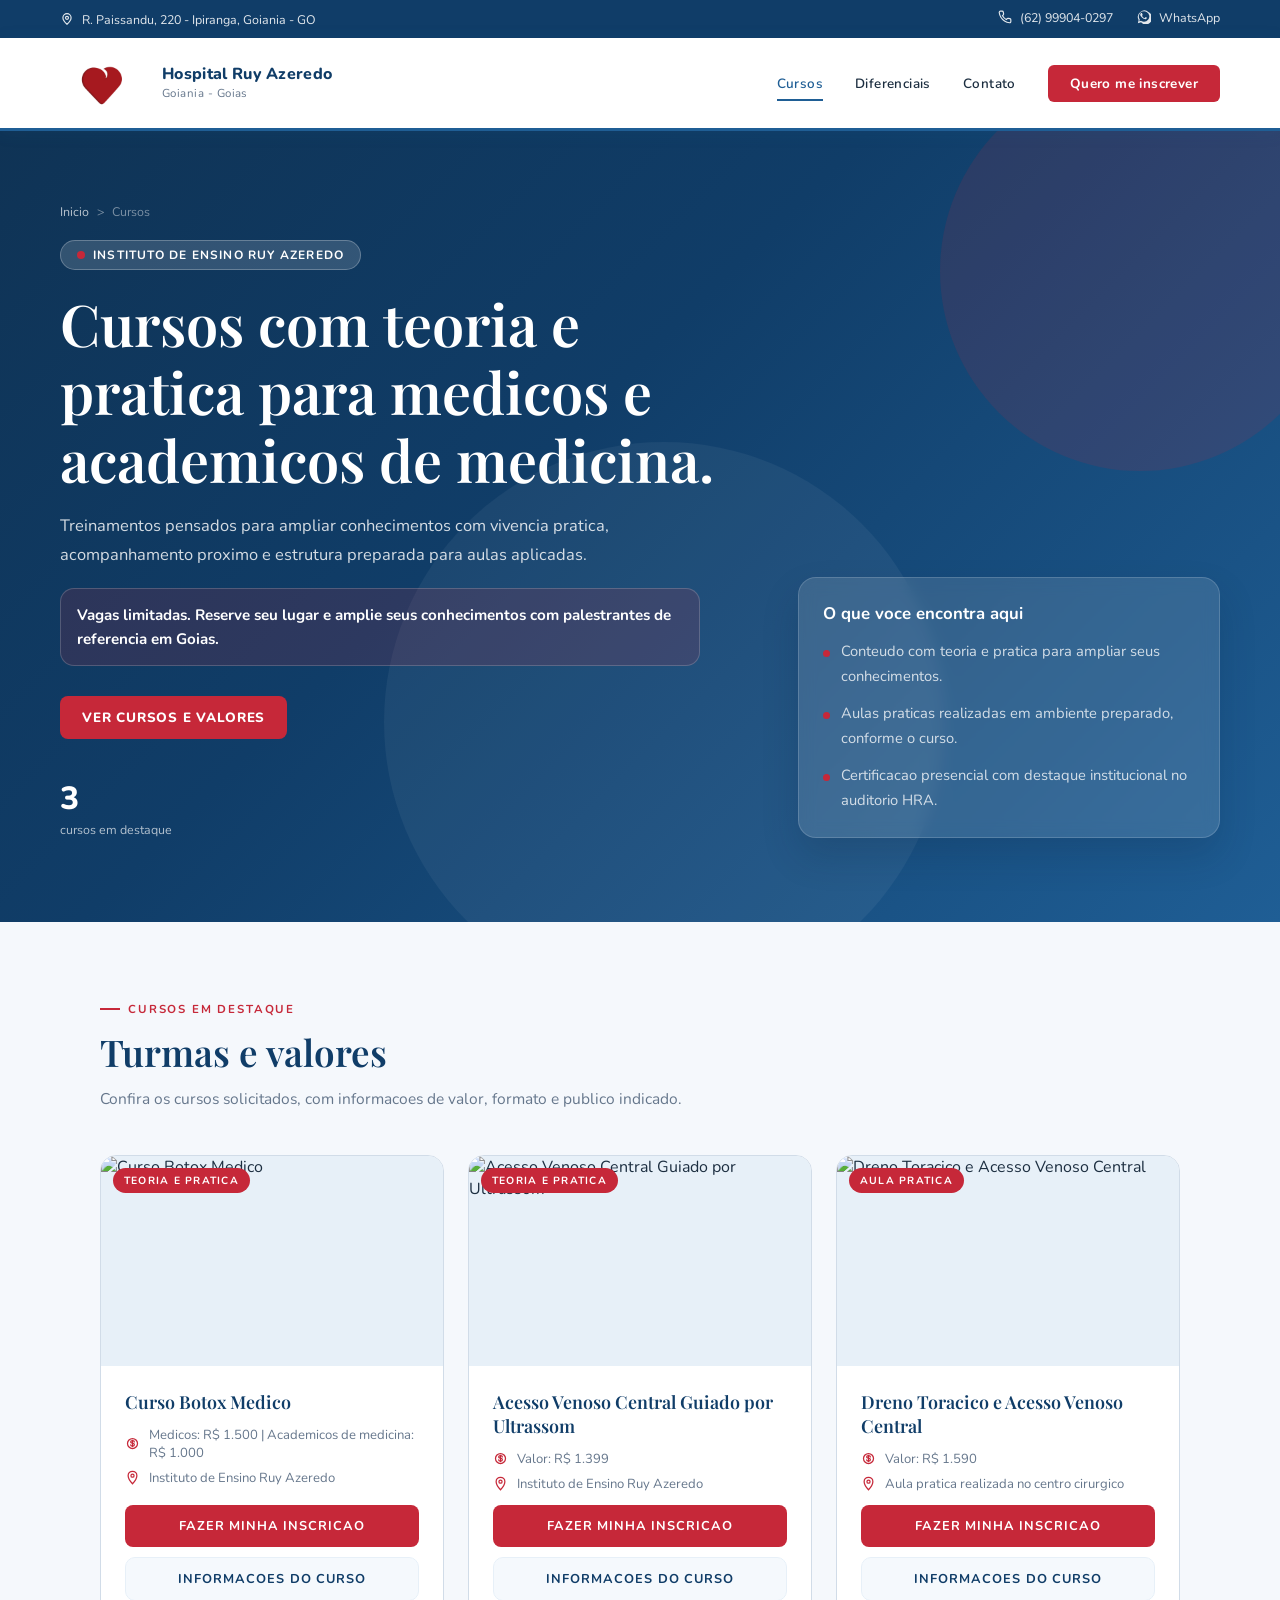
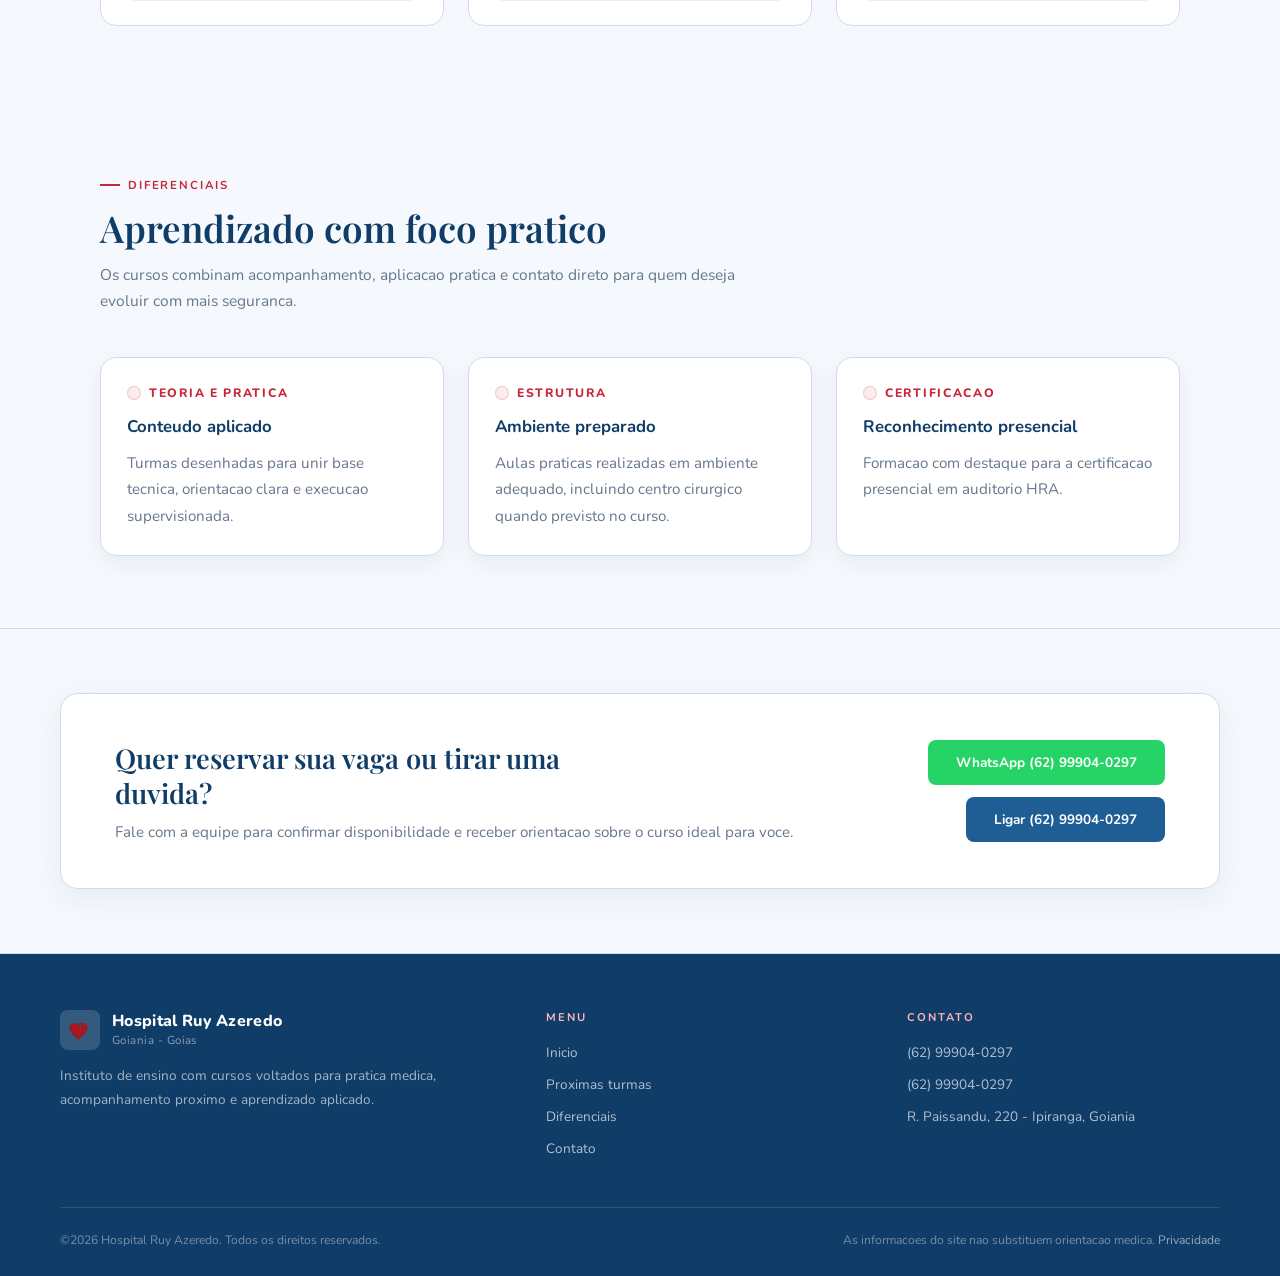
==== index.html @ 04862df1 "Add files via upload" ====
<!DOCTYPE html>
<html lang="pt-BR">
<head>
  <meta charset="UTF-8">
  <meta name="viewport" content="width=device-width, initial-scale=1.0">
  <title>Cursos | Hospital Ruy Azeredo</title>
  <link rel="icon" type="image/svg+xml" href="data:image/svg+xml,%3Csvg xmlns='http://www.w3.org/2000/svg' viewBox='0 0 24 24'%3E%3Cpath fill='%23c62839' d='M12 21s-6.7-4.4-9.2-8.3C.8 9.8 2 5.8 5.7 4.5c2.2-.8 4.5.1 6.3 2.3 1.8-2.2 4.1-3.1 6.3-2.3 3.7 1.3 4.9 5.3 2.9 8.2C18.7 16.6 12 21 12 21Z'/%3E%3C/svg%3E">
  <link href="https://fonts.googleapis.com/css2?family=Nunito:wght@300;400;600;700;800&family=Playfair+Display:wght@400;600&display=swap" rel="stylesheet">
  <link rel="stylesheet" href="styles.css">
</head>
<body id="top">
  <div class="topbar">
    <span class="topbar-item">
      <svg viewBox="0 0 24 24" fill="none" stroke="currentColor" stroke-width="2" aria-hidden="true"><path d="M12 21s7-6.2 7-11.2A7 7 0 0 0 5 9.8C5 14.8 12 21 12 21Z"></path><circle cx="12" cy="10" r="2.6"></circle></svg>
      <span id="topbar-address-text">R. Paissandu, 220 - Ipiranga, Goiania - GO</span>
    </span>
    <div>
      <a class="topbar-item" id="topbar-phone-link" href="tel:+5562999040297">
        <svg viewBox="0 0 24 24" fill="none" stroke="currentColor" stroke-width="2" aria-hidden="true"><path d="M22 16.9v3a2 2 0 0 1-2.2 2 19.8 19.8 0 0 1-8.6-3.1 19.5 19.5 0 0 1-6-6A19.8 19.8 0 0 1 2.1 4.2 2 2 0 0 1 4.1 2h3a2 2 0 0 1 2 1.7l.5 3a2 2 0 0 1-.6 1.8L7.7 9.8a16 16 0 0 0 6.5 6.5l1.3-1.3a2 2 0 0 1 1.8-.6l3 .5A2 2 0 0 1 22 16.9Z"></path></svg>
        <span id="topbar-phone-text">(62) 99904-0297</span>
      </a>
      <a class="topbar-item" id="topbar-whatsapp-link" href="https://api.whatsapp.com/send?phone=5562999040297">
        <svg viewBox="0 0 24 24" fill="currentColor" aria-hidden="true"><path d="M20 3.9A11 11 0 0 0 2.8 17.1L1.5 22.5l5.5-1.3A11 11 0 1 0 20 3.9Zm-8 16.2a9 9 0 0 1-4.6-1.3l-.3-.2-3.2.8.9-3.1-.2-.3A9 9 0 1 1 12 20.1Zm5-6.7c-.3-.2-1.8-.9-2.1-1s-.5-.2-.7.2-.8 1-1 1.1-.4.2-.7 0a7.4 7.4 0 0 1-2.2-1.3 8.4 8.4 0 0 1-1.6-2c-.2-.3 0-.5.1-.7l.5-.6c.1-.1.2-.3.3-.5a.6.6 0 0 0 0-.6c-.1-.2-.7-1.7-1-2.3-.2-.6-.5-.5-.7-.5h-.6a1.1 1.1 0 0 0-.8.4 3.3 3.3 0 0 0-1 2.4c0 1.4 1 2.7 1.2 2.9.1.2 2 3 4.8 4.1 2.8 1.1 2.8.7 3.3.7.5 0 1.8-.7 2-1.4.3-.7.3-1.3.2-1.4-.1-.2-.3-.2-.6-.4Z"></path></svg>
        <span id="topbar-whatsapp-text">WhatsApp</span>
      </a>
    </div>
  </div>

  <nav>
    <a class="nav-logo" href="#top">
      <div class="logo-icon">
        <img src="logo.png" alt="Logo do Hospital Ruy Azeredo">
      </div>
      <div class="logo-text">
        <strong>Hospital Ruy Azeredo</strong>
        <span>Goiania - Goias</span>
      </div>
    </a>
    <ul class="nav-links">
      <li><a href="#turmas" class="active">Cursos</a></li>
      <li><a href="#diferenciais">Diferenciais</a></li>
      <li><a href="#contato">Contato</a></li>
      <li><a href="#contato" class="nav-btn" id="nav-cta-link"><span id="nav-cta-text">Quero me inscrever</span></a></li>
    </ul>
  </nav>

  <header class="hero">
    <div class="hero-inner">
      <div class="breadcrumb">
        <a href="#top">Inicio</a>
        <span>&gt;</span>
        <span>Cursos</span>
      </div>
      <div class="hero-grid">
        <div>
          <div class="hero-badge">
            <span class="badge-dot"></span>
            <span id="hero-badge-text">Instituto de Ensino Ruy Azeredo</span>
          </div>
          <h1 id="hero-title">Cursos com teoria e pratica para medicos e academicos de medicina.</h1>
          <p class="hero-sub" id="hero-subtitle">Treinamentos pensados para ampliar conhecimentos com vivencia pratica, acompanhamento proximo e estrutura preparada para aulas aplicadas.</p>
          <p class="hero-alert" id="hero-alert-text">Vagas limitadas. Reserve seu lugar e amplie seus conhecimentos com palestrantes de referencia em Goias.</p>
          <div class="hero-actions">
            <a class="btn-primary" id="hero-primary-link" href="#turmas"><span id="hero-primary-text">Ver cursos e valores</span></a>
          </div>
          <div class="hero-stats" id="hero-stats">
            <div>
              <div class="stat-num">3</div>
              <div class="stat-label">cursos em destaque</div>
            </div>
          </div>
        </div>
        <aside class="hero-panel">
          <h3 id="hero-panel-title">O que voce encontra aqui</h3>
          <ul id="hero-reasons">
            <li>Conteudo com teoria e pratica para ampliar seus conhecimentos.</li>
            <li>Aulas praticas realizadas em ambiente preparado, conforme o curso.</li>
            <li>Certificacao presencial com destaque institucional no auditorio HRA.</li>
          </ul>
        </aside>
      </div>
    </div>
  </header>

  <main>
    <section class="section" id="turmas">
      <div class="section-label" id="courses-label">Cursos em destaque</div>
      <h2 class="section-title" id="courses-title">Turmas e valores</h2>
      <p class="section-sub" id="courses-subtitle">Confira os cursos solicitados, com informacoes de valor, formato e publico indicado.</p>

      <div class="courses-grid" id="courses-grid">
        <article class="card">
          <div class="card-img">
            <img src="https://encrypted-tbn0.gstatic.com/images?q=tbn:ANd9GcSVaHandJkje5urzw1aC5ku_hCu_QLWN52Hqw&amp;s" alt="Curso Botox Medico">
            <span class="card-tag">Teoria e pratica</span>
          </div>
          <div class="card-body">
            <p class="card-title">Curso Botox Medico</p>
            <div class="card-meta">
              <div class="meta-row">
                <svg class="meta-icon" fill="none" stroke="currentColor" stroke-width="2" stroke-linecap="round" stroke-linejoin="round" viewBox="0 0 24 24"><circle cx="12" cy="12" r="8"></circle><path d="M12 7v10"></path><path d="M15 9.5c0-1.1-1.3-2-3-2s-3 .9-3 2 1.1 1.7 3 2c1.9.3 3 1 3 2.5s-1.3 2-3 2-3-.9-3-2"></path></svg>
                Medicos: R$ 1.500 | Academicos de medicina: R$ 1.000
              </div>
              <div class="meta-row">
                <svg class="meta-icon" fill="none" stroke="currentColor" stroke-width="2" viewBox="0 0 24 24"><path d="M12 2C8.13 2 5 5.13 5 9c0 5.25 7 13 7 13s7-7.75 7-13c0-3.87-3.13-7-7-7z"></path><circle cx="12" cy="9" r="2.5"></circle></svg>
                Instituto de Ensino Ruy Azeredo
              </div>
            </div>
            <div class="card-actions">
              <a class="btn-inscricao" href="payment.html?curso=curso-botox-medico">Fazer minha inscricao</a>
              <a class="btn-info-curso" href="payment.html?curso=curso-botox-medico">Informacoes do curso</a>
            </div>
          </div>
        </article>
        <article class="card">
          <div class="card-img">
            <img src="https://static.wixstatic.com/media/428bd1_5d111414ddd5417db6fb870f65f85735~mv2.avif" alt="Acesso Venoso Central Guiado por Ultrassom">
            <span class="card-tag">Teoria e pratica</span>
          </div>
          <div class="card-body">
            <p class="card-title">Acesso Venoso Central Guiado por Ultrassom</p>
            <div class="card-meta">
              <div class="meta-row">
                <svg class="meta-icon" fill="none" stroke="currentColor" stroke-width="2" stroke-linecap="round" stroke-linejoin="round" viewBox="0 0 24 24"><circle cx="12" cy="12" r="8"></circle><path d="M12 7v10"></path><path d="M15 9.5c0-1.1-1.3-2-3-2s-3 .9-3 2 1.1 1.7 3 2c1.9.3 3 1 3 2.5s-1.3 2-3 2-3-.9-3-2"></path></svg>
                Valor: R$ 1.399
              </div>
              <div class="meta-row">
                <svg class="meta-icon" fill="none" stroke="currentColor" stroke-width="2" viewBox="0 0 24 24"><path d="M12 2C8.13 2 5 5.13 5 9c0 5.25 7 13 7 13s7-7.75 7-13c0-3.87-3.13-7-7-7z"></path><circle cx="12" cy="9" r="2.5"></circle></svg>
                Instituto de Ensino Ruy Azeredo
              </div>
            </div>
            <div class="card-actions">
              <a class="btn-inscricao" href="payment.html?curso=acesso-venoso-central-guiado-por-ultrassom">Fazer minha inscricao</a>
              <a class="btn-info-curso" href="payment.html?curso=acesso-venoso-central-guiado-por-ultrassom">Informacoes do curso</a>
            </div>
          </div>
        </article>
        <article class="card">
          <div class="card-img">
            <img src="https://static.wixstatic.com/media/428bd1_9a1489bc38a04292a713a0c24bb97501~mv2.jpg" alt="Dreno Toracico e Acesso Venoso Central">
            <span class="card-tag">Aula pratica</span>
          </div>
          <div class="card-body">
            <p class="card-title">Dreno Toracico e Acesso Venoso Central</p>
            <div class="card-meta">
              <div class="meta-row">
                <svg class="meta-icon" fill="none" stroke="currentColor" stroke-width="2" stroke-linecap="round" stroke-linejoin="round" viewBox="0 0 24 24"><circle cx="12" cy="12" r="8"></circle><path d="M12 7v10"></path><path d="M15 9.5c0-1.1-1.3-2-3-2s-3 .9-3 2 1.1 1.7 3 2c1.9.3 3 1 3 2.5s-1.3 2-3 2-3-.9-3-2"></path></svg>
                Valor: R$ 1.590
              </div>
              <div class="meta-row">
                <svg class="meta-icon" fill="none" stroke="currentColor" stroke-width="2" viewBox="0 0 24 24"><path d="M12 2C8.13 2 5 5.13 5 9c0 5.25 7 13 7 13s7-7.75 7-13c0-3.87-3.13-7-7-7z"></path><circle cx="12" cy="9" r="2.5"></circle></svg>
                Aula pratica realizada no centro cirurgico
              </div>
            </div>
            <div class="card-actions">
              <a class="btn-inscricao" href="payment.html?curso=dreno-toracico-e-acesso-venoso-central">Fazer minha inscricao</a>
              <a class="btn-info-curso" href="payment.html?curso=dreno-toracico-e-acesso-venoso-central">Informacoes do curso</a>
            </div>
          </div>
        </article>
      </div>
    </section>

    <section class="section" id="diferenciais">
      <div class="section-label" id="differentials-label">Diferenciais</div>
      <h2 class="section-title" id="differentials-title">Aprendizado com foco pratico</h2>
      <p class="section-sub" id="differentials-subtitle">Os cursos combinam acompanhamento, aplicacao pratica e contato direto para quem deseja evoluir com mais seguranca.</p>
      <div class="info-grid" id="differentials-grid">
        <article class="info-card">
          <div class="eyebrow">Teoria e pratica</div>
          <h3>Conteudo aplicado</h3>
          <p>Turmas desenhadas para unir base tecnica, orientacao clara e execucao supervisionada.</p>
        </article>
        <article class="info-card">
          <div class="eyebrow">Estrutura</div>
          <h3>Ambiente preparado</h3>
          <p>Aulas praticas realizadas em ambiente adequado, incluindo centro cirurgico quando previsto no curso.</p>
        </article>
        <article class="info-card">
          <div class="eyebrow">Certificacao</div>
          <h3>Reconhecimento presencial</h3>
          <p>Formacao com destaque para a certificacao presencial em auditorio HRA.</p>
        </article>
      </div>
    </section>
  </main>

  <section class="cta-section" id="contato">
    <div class="cta-inner">
      <div class="cta-text">
        <h3 id="cta-title">Quer reservar sua vaga ou tirar uma duvida?</h3>
        <p id="cta-text">Fale com a equipe para confirmar disponibilidade e receber orientacao sobre o curso ideal para voce.</p>
      </div>
      <div class="cta-actions">
        <a class="btn-whatsapp" id="cta-whatsapp-link" href="https://api.whatsapp.com/send?phone=5562999040297"><span id="cta-whatsapp-text">WhatsApp (62) 99904-0297</span></a>
        <a class="btn-phone" id="cta-phone-link" href="tel:+5562999040297"><span id="cta-phone-text">Ligar (62) 99904-0297</span></a>
      </div>
    </div>
  </section>

  <footer>
    <div class="footer-grid">
      <div class="footer-brand">
        <div class="nav-logo">
          <div class="logo-icon" style="width:40px;height:40px;background:rgba(255,255,255,0.15);border-radius:8px;overflow:hidden;display:flex;align-items:center;justify-content:center;">
            <img src="logo.png" alt="Logo do Hospital Ruy Azeredo" style="width:100%;height:100%;object-fit:cover;display:block;">
          </div>
          <div class="logo-text">
            <strong>Hospital Ruy Azeredo</strong>
            <span>Goiania - Goias</span>
          </div>
        </div>
        <p id="footer-description">Instituto de ensino com cursos voltados para pratica medica, acompanhamento proximo e aprendizado aplicado.</p>
      </div>
      <div class="footer-col">
        <h4>Menu</h4>
        <ul>
          <li><a href="#top">Inicio</a></li>
          <li><a href="#turmas">Proximas turmas</a></li>
          <li><a href="#diferenciais">Diferenciais</a></li>
          <li><a href="#contato">Contato</a></li>
        </ul>
      </div>
      <div class="footer-col">
        <h4>Contato</h4>
        <ul>
          <li><a id="footer-phone-link" href="tel:+5562999040297"><span id="footer-phone-text">(62) 99904-0297</span></a></li>
          <li><a id="footer-whatsapp-link" href="https://api.whatsapp.com/send?phone=5562999040297"><span id="footer-whatsapp-text">(62) 99904-0297</span></a></li>
          <li><a href="#"><span id="footer-address-text">R. Paissandu, 220 - Ipiranga, Goiania</span></a></li>
        </ul>
      </div>
    </div>
    <div class="footer-bottom">
      <span>&copy;2026 Hospital Ruy Azeredo. Todos os direitos reservados.</span>
      <span>As informacoes do site nao substituem orientacao medica. <a href="#">Privacidade</a></span>
    </div>
  </footer>
</body>
</html>
---- styles.css ----
*, *::before, *::after { box-sizing: border-box; margin: 0; padding: 0; }

:root {
  --blue: #1f5e95;
  --blue-dark: #103d68;
  --blue-light: #e7f0f8;
  --red: #c62839;
  --red-dark: #9f1f2d;
  --red-light: #fdecef;
  --white: #ffffff;
  --off-white: #f5f8fc;
  --gray: #66778c;
  --gray-light: #dde5ee;
  --text: #1c2e40;
  --border: #d1dce8;
  --shadow: 0 18px 44px rgba(16, 61, 104, 0.12);
}

html { scroll-behavior: smooth; }

body {
  font-family: 'Nunito', sans-serif;
  background: var(--off-white);
  color: var(--text);
  overflow-x: hidden;
}

body.payment-body {
  background:
    radial-gradient(circle at top right, rgba(198, 40, 57, 0.1), transparent 22%),
    radial-gradient(circle at top left, rgba(16, 61, 104, 0.14), transparent 28%),
    linear-gradient(180deg, #f8f3ec 0%, #f4f7fb 28%, #eef4fa 100%);
}

a { color: inherit; }

.topbar {
  background: var(--blue-dark);
  padding: 8px 60px;
  display: flex;
  align-items: center;
  justify-content: space-between;
}

.topbar span,
.topbar a {
  font-size: 0.78rem;
  color: rgba(255, 255, 255, 0.88);
  text-decoration: none;
}

.topbar-item {
  display: inline-flex;
  align-items: center;
  gap: 8px;
}

.topbar svg {
  width: 14px;
  height: 14px;
  flex-shrink: 0;
}

.topbar a { margin-left: 20px; }
.topbar a:hover { color: #fff; }

nav {
  position: sticky;
  top: 0;
  z-index: 100;
  background: var(--white);
  border-bottom: 3px solid var(--blue);
  display: flex;
  align-items: center;
  justify-content: space-between;
  padding: 0 60px;
  min-height: 86px;
  box-shadow: 0 2px 16px rgba(26, 95, 150, 0.1);
}

.nav-logo {
  display: flex;
  align-items: center;
  gap: 12px;
  text-decoration: none;
}

nav .logo-icon {
  width: 90px;
  height: 90px;
  border-radius: 8px;
  overflow: hidden;
  flex-shrink: 0;
}

nav .logo-icon img {
  width: 100%;
  height: 100%;
  object-fit: cover;
  display: block;
}

.logo-text { line-height: 1.15; }

.logo-text strong {
  display: block;
  font-size: 1rem;
  font-weight: 800;
  color: var(--blue-dark);
  letter-spacing: 0.02em;
}

.logo-text span {
  font-size: 0.72rem;
  color: var(--gray);
  font-weight: 400;
  letter-spacing: 0.04em;
}

.nav-links {
  display: flex;
  gap: 32px;
  list-style: none;
  align-items: center;
}

.nav-links a {
  font-size: 0.84rem;
  font-weight: 600;
  letter-spacing: 0.03em;
  color: var(--text);
  text-decoration: none;
  padding: 6px 0;
  border-bottom: 2px solid transparent;
  transition: color 0.2s, border-color 0.2s;
}

.nav-links a:hover,
.nav-links a.active {
  color: var(--blue);
  border-bottom-color: var(--blue);
}

.nav-btn {
  background: var(--red);
  color: white !important;
  border: none !important;
  padding: 9px 22px !important;
  border-radius: 6px !important;
  font-weight: 700 !important;
  transition: background 0.2s, transform 0.2s !important;
}

.nav-btn:hover {
  background: var(--red-dark) !important;
  transform: translateY(-1px);
}

.hero {
  background: linear-gradient(135deg, #0f3355 0%, var(--blue-dark) 42%, var(--blue) 100%);
  padding: 72px 60px 84px;
  position: relative;
  overflow: hidden;
}

.payment-hero {
  background:
    radial-gradient(circle at 85% 18%, rgba(255, 255, 255, 0.16), transparent 0, transparent 22%),
    linear-gradient(135deg, #241a1b 0%, #5b2330 34%, #0f3355 100%);
  padding: 76px 60px 92px;
}

.payment-hero::before {
  width: 520px;
  height: 520px;
  top: -120px;
  right: -120px;
  background: rgba(241, 194, 125, 0.12);
}

.payment-hero::after {
  left: auto;
  right: 18%;
  bottom: -160px;
  width: 640px;
  height: 640px;
  background: rgba(255, 255, 255, 0.04);
}

.hero::before {
  content: '';
  position: absolute;
  top: -60px;
  right: -60px;
  width: 400px;
  height: 400px;
  border-radius: 50%;
  background: rgba(198, 40, 57, 0.14);
}

.hero::after {
  content: '';
  position: absolute;
  bottom: -80px;
  left: 30%;
  width: 560px;
  height: 560px;
  border-radius: 50%;
  background: rgba(255, 255, 255, 0.05);
}

.hero-inner {
  max-width: 1200px;
  margin: 0 auto;
  position: relative;
  z-index: 2;
}

.payment-hero-inner {
  max-width: 1260px;
}

.hero-grid {
  display: grid;
  grid-template-columns: minmax(0, 1.25fr) minmax(290px, 0.75fr);
  gap: 34px;
  align-items: end;
}

.payment-hero-grid {
  display: grid;
  grid-template-columns: minmax(0, 1.2fr) minmax(340px, 0.8fr);
  gap: 28px;
  align-items: stretch;
}

.payment-hero-copy {
  padding: 12px 0 0;
}

.breadcrumb {
  display: flex;
  align-items: center;
  gap: 8px;
  font-size: 0.78rem;
  color: rgba(255, 255, 255, 0.65);
  margin-bottom: 20px;
}

.breadcrumb a {
  color: rgba(255, 255, 255, 0.7);
  text-decoration: none;
}

.breadcrumb a:hover { color: white; }
.breadcrumb span { color: rgba(255, 255, 255, 0.45); }

.hero-badge {
  display: inline-flex;
  align-items: center;
  gap: 8px;
  background: rgba(255, 255, 255, 0.15);
  border: 1px solid rgba(255, 255, 255, 0.25);
  border-radius: 999px;
  padding: 6px 16px;
  font-size: 0.75rem;
  font-weight: 700;
  color: white;
  letter-spacing: 0.1em;
  text-transform: uppercase;
  margin-bottom: 20px;
}

.badge-dot {
  width: 8px;
  height: 8px;
  border-radius: 50%;
  background: var(--red);
}

.hero h1 {
  font-family: 'Playfair Display', serif;
  font-size: clamp(2.2rem, 4.5vw, 3.6rem);
  font-weight: 600;
  line-height: 1.18;
  color: white;
  max-width: 700px;
  margin-bottom: 18px;
}

.hero-sub {
  font-size: 1.03rem;
  line-height: 1.75;
  color: rgba(255, 255, 255, 0.82);
  max-width: 620px;
}

.hero-alert {
  margin-top: 18px;
  max-width: 640px;
  padding: 14px 16px;
  border-radius: 14px;
  background: rgba(198, 40, 57, 0.16);
  border: 1px solid rgba(255, 255, 255, 0.18);
  color: white;
  font-size: 0.95rem;
  font-weight: 700;
  line-height: 1.6;
}

.hero-actions {
  display: flex;
  gap: 14px;
  flex-wrap: wrap;
  margin-top: 30px;
}

.btn-primary,
.btn-secondary {
  display: inline-flex;
  align-items: center;
  justify-content: center;
  padding: 12px 22px;
  border-radius: 8px;
  font-size: 0.84rem;
  font-weight: 800;
  letter-spacing: 0.06em;
  text-transform: uppercase;
  text-decoration: none;
  transition: transform 0.2s, background 0.2s, border-color 0.2s;
}

.btn-primary {
  background: var(--red);
  color: white;
}

.btn-primary:hover {
  background: var(--red-dark);
  transform: translateY(-1px);
}

.btn-secondary {
  background: rgba(255, 255, 255, 0.08);
  color: white;
  border: 1px solid rgba(255, 255, 255, 0.25);
}

.btn-secondary:hover {
  background: rgba(255, 255, 255, 0.16);
  transform: translateY(-1px);
}

.hero-panel {
  background: rgba(255, 255, 255, 0.12);
  border: 1px solid rgba(255, 255, 255, 0.16);
  border-radius: 18px;
  padding: 24px;
  backdrop-filter: blur(8px);
  box-shadow: 0 18px 36px rgba(10, 36, 61, 0.18);
}

.payment-summary-card {
  border-radius: 26px;
  padding: 26px;
  background:
    linear-gradient(180deg, rgba(255, 255, 255, 0.12) 0%, rgba(255, 255, 255, 0.06) 100%);
  border: 1px solid rgba(255, 255, 255, 0.16);
  box-shadow: 0 22px 46px rgba(17, 27, 43, 0.22);
  backdrop-filter: blur(10px);
  display: grid;
  gap: 20px;
}

.hero-panel h3 {
  color: white;
  font-size: 1.05rem;
  margin-bottom: 14px;
}

.hero-panel p,
.hero-panel li {
  color: rgba(255, 255, 255, 0.78);
  font-size: 0.92rem;
  line-height: 1.7;
}

.hero-panel ul {
  list-style: none;
  display: grid;
  gap: 12px;
}

.hero-panel li {
  padding-left: 18px;
  position: relative;
}

.hero-panel li::before {
  content: '';
  position: absolute;
  left: 0;
  top: 11px;
  width: 7px;
  height: 7px;
  border-radius: 50%;
  background: var(--red);
}

.hero-stats {
  display: flex;
  gap: 40px;
  margin-top: 44px;
  flex-wrap: wrap;
}

.stat-num {
  font-size: 2rem;
  font-weight: 800;
  color: white;
  line-height: 1;
}

.stat-label {
  font-size: 0.78rem;
  color: rgba(255, 255, 255, 0.68);
  margin-top: 6px;
}

.section {
  max-width: 1200px;
  margin: 0 auto;
  padding: 72px 60px;
}

.section-label {
  display: inline-flex;
  align-items: center;
  gap: 8px;
  font-size: 0.72rem;
  font-weight: 700;
  letter-spacing: 0.16em;
  text-transform: uppercase;
  color: var(--red);
  margin-bottom: 10px;
}

.section-label::before {
  content: '';
  display: block;
  width: 20px;
  height: 2px;
  background: var(--red);
}

.section-title {
  font-family: 'Playfair Display', serif;
  font-size: clamp(1.8rem, 3vw, 2.3rem);
  font-weight: 600;
  color: var(--blue-dark);
  margin-bottom: 10px;
}

.section-sub {
  font-size: 0.97rem;
  color: var(--gray);
  max-width: 640px;
  line-height: 1.7;
  margin-bottom: 42px;
}

.info-grid,
.feature-grid,
.benefits-grid,
.process-grid,
.jobs-grid,
.stats-grid {
  display: grid;
  gap: 24px;
}

.info-grid,
.feature-grid,
.benefits-grid,
.jobs-grid,
.stats-grid {
  grid-template-columns: repeat(3, minmax(0, 1fr));
}

.process-grid { grid-template-columns: repeat(4, minmax(0, 1fr)); }

.info-card,
.feature-card,
.benefit-card,
.process-step,
.job-card,
.stat-card,
.contact-card {
  background: white;
  border: 1.5px solid var(--border);
  border-radius: 16px;
  padding: 26px;
  box-shadow: 0 8px 24px rgba(16, 61, 104, 0.06);
}

.info-card h3,
.feature-card h3,
.benefit-card h3,
.job-card h3,
.contact-card h3 {
  color: var(--blue-dark);
  font-size: 1.05rem;
  margin-bottom: 12px;
}

.info-card p,
.feature-card p,
.benefit-card p,
.job-card p,
.contact-card p,
.stat-card p,
.split-content p {
  color: var(--gray);
  line-height: 1.75;
  font-size: 0.95rem;
}

.eyebrow {
  display: inline-flex;
  align-items: center;
  gap: 8px;
  color: var(--red);
  font-size: 0.76rem;
  font-weight: 800;
  letter-spacing: 0.14em;
  text-transform: uppercase;
  margin-bottom: 14px;
}

.eyebrow::before {
  content: '';
  width: 14px;
  height: 14px;
  border-radius: 50%;
  background: var(--red-light);
  border: 1px solid rgba(198, 40, 57, 0.2);
}

.split-section {
  display: grid;
  grid-template-columns: minmax(0, 1.05fr) minmax(280px, 0.95fr);
  gap: 28px;
  align-items: stretch;
}

.split-content,
.split-panel {
  background: white;
  border: 1.5px solid var(--border);
  border-radius: 18px;
  padding: 34px;
  box-shadow: 0 10px 28px rgba(16, 61, 104, 0.06);
}

.split-panel {
  background: linear-gradient(180deg, #f9fbfe 0%, #eff5fa 100%);
}

.split-panel h3 {
  color: var(--blue-dark);
  margin-bottom: 18px;
}

.list-check {
  list-style: none;
  display: grid;
  gap: 14px;
}

.list-check li {
  color: var(--text);
  line-height: 1.6;
  padding-left: 26px;
  position: relative;
}

.list-check li::before {
  content: '';
  position: absolute;
  left: 0;
  top: 9px;
  width: 10px;
  height: 10px;
  border-radius: 50%;
  background: var(--red);
  box-shadow: 0 0 0 6px var(--red-light);
}

.stats-grid .stat-card { text-align: left; }

.stat-card strong {
  display: block;
  color: var(--blue-dark);
  font-size: 1.8rem;
  margin-bottom: 8px;
}

.process-step {
  position: relative;
  padding-top: 60px;
}

.process-step::before {
  content: attr(data-step);
  position: absolute;
  top: 22px;
  left: 24px;
  width: 28px;
  height: 28px;
  border-radius: 50%;
  background: var(--red-light);
  color: var(--red);
  display: flex;
  align-items: center;
  justify-content: center;
  font-size: 0.78rem;
  font-weight: 800;
}

.process-step h3 {
  color: var(--blue-dark);
  font-size: 1rem;
  margin-bottom: 10px;
}

.pill-list {
  display: flex;
  flex-wrap: wrap;
  gap: 10px;
}

.pill {
  background: var(--blue-light);
  color: var(--blue-dark);
  padding: 8px 14px;
  border-radius: 999px;
  font-size: 0.82rem;
  font-weight: 700;
}

.courses-grid {
  display: grid;
  grid-template-columns: repeat(auto-fit, minmax(260px, 1fr));
  gap: 24px;
}

.card {
  background: white;
  border: 1.5px solid var(--border);
  border-radius: 16px;
  overflow: hidden;
  display: flex;
  flex-direction: column;
  transition: transform 0.25s ease, box-shadow 0.25s ease, border-color 0.25s ease;
  min-height: 100%;
}

.card:hover {
  transform: translateY(-5px);
  box-shadow: var(--shadow);
  border-color: var(--blue);
}

.card.is-selected {
  transform: translateY(-5px);
  border-color: var(--red);
  box-shadow: 0 16px 40px rgba(198, 40, 57, 0.2);
}

.payment-body .card.is-selected {
  border-color: #8f4708;
  box-shadow: 0 18px 42px rgba(143, 71, 8, 0.24);
}

.card-img {
  position: relative;
  width: 100%;
  height: 210px;
  overflow: hidden;
  background: var(--blue-light);
}

.card-img img {
  width: 100%;
  height: 100%;
  object-fit: cover;
  transition: transform 0.45s ease;
}

.card:hover .card-img img { transform: scale(1.05); }

.card-tag {
  position: absolute;
  top: 12px;
  left: 12px;
  background: var(--red);
  color: white;
  font-size: 0.65rem;
  font-weight: 700;
  letter-spacing: 0.12em;
  text-transform: uppercase;
  padding: 5px 11px;
  border-radius: 999px;
}

.card-body {
  padding: 24px;
  flex: 1;
  display: flex;
  flex-direction: column;
  gap: 12px;
}

.card-actions {
  display: grid;
  gap: 10px;
  margin-top: auto;
}

.card-title {
  font-family: 'Playfair Display', serif;
  font-size: 1.12rem;
  font-weight: 600;
  color: var(--blue-dark);
  line-height: 1.35;
}

.card-meta {
  display: flex;
  flex-direction: column;
  gap: 7px;
}

.meta-row {
  display: flex;
  align-items: center;
  gap: 9px;
  font-size: 0.82rem;
  color: var(--gray);
}

.meta-icon {
  width: 15px;
  height: 15px;
  flex-shrink: 0;
  color: var(--red);
}

.btn-inscricao {
  display: block;
  margin-top: auto;
  padding: 12px 0;
  background: var(--red);
  color: white;
  font-size: 0.8rem;
  font-weight: 700;
  letter-spacing: 0.08em;
  text-transform: uppercase;
  text-decoration: none;
  border-radius: 8px;
  text-align: center;
  transition: background 0.2s, transform 0.2s;
}

.btn-inscricao:hover {
  background: var(--red-dark);
  transform: translateY(-1px);
}

.btn-info-curso {
  display: block;
  padding: 12px 0;
  border-radius: 10px;
  border: 1.5px solid var(--blue-light);
  background: #f5f9fd;
  color: var(--blue-dark);
  font-size: 0.8rem;
  font-weight: 700;
  letter-spacing: 0.08em;
  text-transform: uppercase;
  text-align: center;
  text-decoration: none;
  transition: transform 0.2s, background 0.2s, border-color 0.2s;
}

.btn-info-curso:hover {
  background: white;
  border-color: var(--blue);
  transform: translateY(-1px);
}

.payment-section {
  padding-top: 14px;
}

.payment-card {
  background: linear-gradient(180deg, #ffffff 0%, #f8fbfe 100%);
}

.payment-main {
  position: relative;
  z-index: 2;
}

.payment-course-section {
  margin-top: -42px;
  padding-top: 0;
}

.payment-course-section .courses-grid {
  grid-template-columns: repeat(auto-fit, minmax(290px, 1fr));
}

.payment-course-section .card {
  border-radius: 22px;
  overflow: hidden;
}

.payment-course-section .card-img {
  height: 236px;
}

.payment-panel-shell {
  display: grid;
  grid-template-columns: minmax(0, 1.15fr) minmax(290px, 0.85fr);
  gap: 24px;
  align-items: stretch;
}

.payment-panel-main {
  padding: 34px;
  border-radius: 28px;
  background: linear-gradient(180deg, rgba(255, 255, 255, 0.98) 0%, rgba(245, 250, 255, 0.98) 100%);
  border: 1px solid rgba(16, 61, 104, 0.08);
  box-shadow: 0 18px 40px rgba(16, 61, 104, 0.08);
}

.payment-methods-grid {
  display: grid;
  grid-template-columns: repeat(3, minmax(0, 1fr));
  gap: 18px;
}

.payment-methods-grid .payment-card {
  min-height: 100%;
  border-radius: 22px;
  border: 1px solid rgba(16, 61, 104, 0.08);
  background: linear-gradient(180deg, #ffffff 0%, #f9fcff 100%);
  position: relative;
  overflow: hidden;
}

.payment-methods-grid .payment-card::before {
  content: '';
  position: absolute;
  inset: 0 auto 0 0;
  width: 6px;
  background: linear-gradient(180deg, #c62839 0%, #1f5e95 100%);
}

.payment-methods-grid .payment-card h3 {
  font-size: 1.08rem;
}

.payment-methods-grid .payment-card p {
  font-size: 0.92rem;
}

.payment-spotlight {
  border-radius: 28px;
  padding: 30px;
  background:
    radial-gradient(circle at top right, rgba(255, 255, 255, 0.12), transparent 28%),
    linear-gradient(160deg, #9f1f2d 0%, #103d68 68%, #0f2742 100%);
  color: white;
  box-shadow: 0 22px 44px rgba(16, 61, 104, 0.2);
  display: grid;
  align-content: start;
  gap: 14px;
}

.payment-spotlight h3 {
  font-family: 'Playfair Display', serif;
  font-size: 1.8rem;
  line-height: 1.15;
}

.payment-spotlight p {
  color: rgba(255, 255, 255, 0.82);
  line-height: 1.75;
}

.payment-spotlight-note {
  margin-top: 8px;
  padding: 18px;
  border-radius: 18px;
  background: rgba(255, 255, 255, 0.08);
  border: 1px solid rgba(255, 255, 255, 0.14);
}

.payment-spotlight-note strong {
  display: block;
  font-size: 0.84rem;
  letter-spacing: 0.08em;
  text-transform: uppercase;
  margin-bottom: 6px;
}

.payment-highlight {
  margin-top: 26px;
  display: flex;
  align-items: center;
  gap: 18px;
  padding: 22px 24px;
  border-radius: 18px;
  background: linear-gradient(135deg, #103d68 0%, #1f5e95 100%);
  box-shadow: 0 16px 34px rgba(16, 61, 104, 0.18);
}

.payment-highlight-badge {
  flex-shrink: 0;
  display: inline-flex;
  align-items: center;
  justify-content: center;
  min-width: 118px;
  padding: 10px 14px;
  border-radius: 999px;
  background: rgba(255, 255, 255, 0.14);
  color: white;
  font-size: 0.78rem;
  font-weight: 800;
  letter-spacing: 0.12em;
  text-transform: uppercase;
}

.payment-highlight h3 {
  color: white;
  font-size: 1.18rem;
  margin-bottom: 8px;
}

.payment-highlight p {
  color: rgba(255, 255, 255, 0.82);
  line-height: 1.7;
}

.selected-course-chip {
  display: inline-flex;
  align-items: center;
  gap: 8px;
  padding: 6px 12px;
  border-radius: 999px;
  background: rgba(198, 40, 57, 0.15);
  color: white;
  font-size: 0.76rem;
  font-weight: 800;
  letter-spacing: 0.08em;
  text-transform: uppercase;
  margin-bottom: 12px;
}

.selected-course-chip::before {
  content: '';
  width: 8px;
  height: 8px;
  border-radius: 50%;
  background: white;
}

.payment-page-panel-copy {
  display: grid;
  gap: 10px;
}

.payment-page-panel-copy strong {
  color: white;
  font-size: 1.15rem;
}

.payment-page-panel-copy p {
  color: rgba(255, 255, 255, 0.8);
  line-height: 1.7;
}

.payment-summary-steps {
  display: grid;
  gap: 14px;
}

.payment-summary-arrow {
  display: flex;
  align-items: center;
  justify-content: center;
  margin-top: 2px;
  padding-top: 6px;
  text-decoration: none;
}

.payment-summary-arrow span {
  display: inline-flex;
  align-items: center;
  justify-content: center;
  width: 72px;
  height: 72px;
  border-radius: 999px;
  color: white;
  font-size: 3rem;
  font-weight: 800;
  line-height: 1;
  background: rgba(255, 255, 255, 0.08);
  border: 1px solid rgba(255, 255, 255, 0.18);
  box-shadow: 0 12px 28px rgba(10, 16, 26, 0.18);
  transition: transform 0.2s, background 0.2s;
}

.payment-summary-arrow:hover span {
  transform: translateY(3px);
  background: rgba(255, 255, 255, 0.14);
}

.payment-step {
  display: grid;
  grid-template-columns: 34px minmax(0, 1fr);
  gap: 12px;
  align-items: start;
  padding: 14px 0 0;
  border-top: 1px solid rgba(255, 255, 255, 0.12);
}

.payment-step span {
  width: 34px;
  height: 34px;
  display: inline-flex;
  align-items: center;
  justify-content: center;
  border-radius: 12px;
  background: rgba(255, 255, 255, 0.12);
  color: white;
  font-weight: 800;
  grid-row: 1 / span 2;
}

.payment-step strong {
  grid-column: 2;
  display: block;
  color: white;
  margin-bottom: 4px;
}

.payment-step p {
  grid-column: 2;
  color: rgba(255, 255, 255, 0.72);
  font-size: 0.9rem;
  line-height: 1.6;
}

.payment-cta-section {
  background: transparent;
  border: none;
  padding-top: 24px;
}

.payment-cta-inner {
  border-radius: 26px;
  background: linear-gradient(180deg, #ffffff 0%, #f8fbff 100%);
}

.payment-form-section {
  padding-top: 10px;
}

.payment-form-shell {
  display: grid;
  grid-template-columns: minmax(280px, 0.42fr) minmax(0, 0.98fr);
  gap: 28px;
  align-items: start;
}

.payment-form-intro {
  position: sticky;
  top: 112px;
}

.payment-form-intro .section-sub {
  margin-bottom: 24px;
}

.payment-form-course-pill {
  display: grid;
  gap: 10px;
  padding: 24px;
  border-radius: 24px;
  background:
    radial-gradient(circle at top right, rgba(255, 255, 255, 0.12), transparent 28%),
    linear-gradient(155deg, rgba(95, 35, 48, 0.96) 0%, rgba(15, 51, 85, 0.96) 100%);
  color: white;
  box-shadow: 0 22px 42px rgba(17, 27, 43, 0.18);
  border: 1px solid rgba(255, 255, 255, 0.08);
}

.payment-form-course-pill span {
  font-size: 0.76rem;
  font-weight: 800;
  letter-spacing: 0.14em;
  text-transform: uppercase;
  color: rgba(255, 255, 255, 0.72);
}

.payment-form-course-pill strong {
  font-size: 1.08rem;
  line-height: 1.55;
}

.payment-form-card {
  position: relative;
  overflow: hidden;
  background: linear-gradient(180deg, rgba(255, 255, 255, 0.98) 0%, rgba(246, 250, 255, 0.98) 100%);
  border: 1px solid rgba(16, 61, 104, 0.1);
  border-radius: 30px;
  padding: 36px;
  box-shadow: 0 24px 52px rgba(16, 61, 104, 0.08);
}

.payment-form-card::before {
  content: '';
  position: absolute;
  inset: 0 0 auto;
  height: 6px;
  background: linear-gradient(90deg, var(--red) 0%, var(--blue) 100%);
}

.enrollment-form {
  display: grid;
  gap: 18px;
}

.form-group {
  display: grid;
  gap: 10px;
}

.form-group label,
.form-group legend {
  font-size: 0.78rem;
  font-weight: 800;
  color: var(--blue-dark);
  letter-spacing: 0.08em;
  text-transform: uppercase;
}

.form-group fieldset,
.form-group legend,
fieldset.form-group {
  border: 0;
}

fieldset.form-group {
  padding: 0;
  margin: 0;
  min-inline-size: 0;
}

.enrollment-form input,
.enrollment-form select {
  width: 100%;
  min-height: 56px;
  border: 1.5px solid rgba(16, 61, 104, 0.12);
  border-radius: 16px;
  background: linear-gradient(180deg, #ffffff 0%, #f9fbfe 100%);
  color: var(--text);
  font: inherit;
  padding: 0 18px;
  transition: border-color 0.2s, box-shadow 0.2s, background 0.2s;
}

.enrollment-form input::placeholder {
  color: #7f8c9b;
}

.enrollment-form input:focus,
.enrollment-form select:focus {
  outline: none;
  border-color: var(--blue);
  background: white;
  box-shadow: 0 0 0 4px rgba(31, 94, 149, 0.12);
}

.form-row {
  display: grid;
  gap: 16px;
}

.birth-row {
  grid-template-columns: 130px minmax(0, 1fr) 130px;
}

.phone-field {
  display: grid;
  grid-template-columns: 108px minmax(0, 1fr);
  gap: 10px;
}

.file-upload {
  width: fit-content;
  display: inline-flex;
  align-items: center;
  gap: 10px;
  min-height: 48px;
  padding: 0 18px;
  background: linear-gradient(135deg, var(--blue-dark) 0%, var(--blue) 100%);
  color: white;
  border-radius: 14px;
  box-shadow: 0 10px 24px rgba(16, 61, 104, 0.16);
  cursor: pointer;
  font-size: 0.86rem;
  font-weight: 700;
  transition: background 0.2s, transform 0.2s;
}

.file-upload span {
  color: white;
}

.file-upload:hover {
  background: linear-gradient(135deg, #0d3254 0%, #174c7a 100%);
  transform: translateY(-1px);
}

.file-upload span:first-child {
  font-size: 1.2rem;
  line-height: 1;
}

.enrollment-form input[type="file"] {
  display: none;
}

.form-honeypot {
  position: absolute;
  left: -9999px;
  width: 1px;
  height: 1px;
  opacity: 0;
  pointer-events: none;
}

.upload-preview {
  display: grid;
  gap: 12px;
  padding: 14px;
  border-radius: 18px;
  background: linear-gradient(180deg, #f8fbfe 0%, #eef4fa 100%);
  border: 1px solid rgba(16, 61, 104, 0.1);
}

.upload-preview img {
  width: 100%;
  max-width: 360px;
  max-height: 240px;
  object-fit: cover;
  border-radius: 14px;
  border: 1px solid rgba(16, 61, 104, 0.08);
  box-shadow: 0 8px 22px rgba(16, 61, 104, 0.08);
}

.upload-preview p {
  color: var(--gray);
  font-size: 0.9rem;
  line-height: 1.6;
}

.form-submit {
  min-height: 56px;
  border: none;
  border-radius: 16px;
  background: linear-gradient(135deg, var(--red) 0%, var(--red-dark) 100%);
  color: white;
  font: inherit;
  font-size: 0.88rem;
  font-weight: 800;
  letter-spacing: 0.12em;
  text-transform: uppercase;
  box-shadow: 0 16px 30px rgba(198, 40, 57, 0.24);
  cursor: pointer;
  transition: background 0.2s, transform 0.2s;
}

.form-submit:hover {
  background: linear-gradient(135deg, #b52231 0%, #8f1c28 100%);
  transform: translateY(-1px);
}

.form-submit:disabled {
  opacity: 0.78;
  cursor: wait;
  transform: none;
}

.form-feedback {
  min-height: 24px;
  font-size: 0.9rem;
  line-height: 1.6;
  color: var(--gray);
  padding: 4px 2px 0;
}

.field-feedback {
  min-height: 20px;
  font-size: 0.82rem;
  line-height: 1.5;
  color: var(--gray);
}

.field-feedback.is-info {
  color: var(--blue);
}

.field-feedback.is-success {
  color: #0d6b4d;
}

.field-feedback.is-error {
  color: #9f1f2d;
}

.form-feedback.is-success {
  color: #0d6b4d;
}

.form-feedback.is-error {
  color: #9f1f2d;
}

.success-page {
  min-height: 100vh;
  display: grid;
  place-items: center;
  padding: 40px 20px;
}

.success-card {
  width: min(100%, 720px);
  padding: 42px;
  border-radius: 30px;
  background:
    radial-gradient(circle at top right, rgba(255, 255, 255, 0.1), transparent 26%),
    linear-gradient(155deg, rgba(95, 35, 48, 0.96) 0%, rgba(15, 51, 85, 0.96) 100%);
  box-shadow: 0 26px 52px rgba(17, 27, 43, 0.2);
}

.success-card h1 {
  font-family: 'Playfair Display', serif;
  font-size: clamp(2rem, 4vw, 3rem);
  line-height: 1.1;
  color: white;
  margin-bottom: 18px;
}

.success-card p {
  color: rgba(255, 255, 255, 0.82);
  font-size: 1rem;
  line-height: 1.8;
}

.success-card p + p {
  margin-top: 10px;
}

.success-actions {
  display: flex;
  flex-wrap: wrap;
  gap: 14px;
  margin-top: 30px;
}

.cta-section {
  background: var(--off-white);
  border-top: 1px solid var(--border);
  border-bottom: 1px solid var(--border);
  padding: 64px 60px;
}

.cta-inner {
  max-width: 1200px;
  margin: 0 auto;
  display: flex;
  align-items: center;
  justify-content: space-between;
  gap: 40px;
  background: white;
  border: 1.5px solid var(--border);
  border-radius: 18px;
  padding: 46px 54px;
  box-shadow: 0 8px 28px rgba(26, 95, 150, 0.08);
}

.cta-text h3 {
  font-family: 'Playfair Display', serif;
  font-size: 1.7rem;
  font-weight: 600;
  color: var(--blue-dark);
  max-width: 500px;
  line-height: 1.3;
  margin-bottom: 10px;
}

.cta-text p {
  font-size: 0.95rem;
  color: var(--gray);
}

.cta-actions {
  display: flex;
  flex-direction: column;
  gap: 12px;
  align-items: flex-end;
  flex-shrink: 0;
}

.btn-whatsapp,
.btn-phone {
  display: flex;
  align-items: center;
  gap: 10px;
  padding: 13px 28px;
  border-radius: 8px;
  font-size: 0.85rem;
  font-weight: 700;
  text-decoration: none;
  transition: background 0.2s;
  white-space: nowrap;
  color: white;
}

.btn-whatsapp { background: #25d366; }
.btn-whatsapp:hover { background: #1dba59; }
.btn-phone { background: var(--blue); }
.btn-phone:hover { background: var(--blue-dark); }

footer {
  background: var(--blue-dark);
  padding: 56px 60px 28px;
  color: rgba(255, 255, 255, 0.75);
}

.footer-grid {
  max-width: 1200px;
  margin: 0 auto 48px;
  display: grid;
  grid-template-columns: 1.4fr 1fr 1fr;
  gap: 48px;
}

.footer-brand .logo-text strong { color: white; }
.footer-brand .logo-text span { color: rgba(255, 255, 255, 0.5); }

.footer-brand p {
  font-size: 0.85rem;
  line-height: 1.7;
  margin-top: 14px;
  color: rgba(255, 255, 255, 0.62);
}

.footer-col h4 {
  font-size: 0.7rem;
  font-weight: 700;
  letter-spacing: 0.18em;
  text-transform: uppercase;
  color: #ffb3bc;
  margin-bottom: 16px;
}

.footer-col ul {
  list-style: none;
  display: flex;
  flex-direction: column;
  gap: 10px;
}

.footer-col a {
  font-size: 0.85rem;
  color: rgba(255, 255, 255, 0.68);
  text-decoration: none;
  transition: color 0.2s;
}

.footer-col a:hover { color: white; }

.footer-bottom {
  max-width: 1200px;
  margin: 0 auto;
  padding-top: 24px;
  border-top: 1px solid rgba(255, 255, 255, 0.12);
  display: flex;
  justify-content: space-between;
  align-items: center;
  gap: 16px;
  font-size: 0.76rem;
  color: rgba(255, 255, 255, 0.42);
}

.footer-bottom a {
  color: rgba(255, 255, 255, 0.56);
  text-decoration: none;
}

.footer-bottom a:hover { color: white; }

@media (max-width: 1024px) {
  .hero-grid,
  .split-section,
  .process-grid,
  .info-grid,
  .feature-grid,
  .benefits-grid,
  .jobs-grid,
  .stats-grid,
  .footer-grid {
    grid-template-columns: 1fr;
  }

  .payment-hero-grid,
  .payment-panel-shell,
  .payment-methods-grid,
  .payment-form-shell {
    grid-template-columns: 1fr;
  }
}

@media (max-width: 900px) {
  .topbar { display: none; }
  nav { padding: 0 20px; }
  .nav-links { display: none; }
  .hero { padding: 48px 20px 56px; }
  .payment-hero { padding: 52px 20px 62px; }
  .hero-stats { gap: 24px; }
  .section { padding: 52px 20px; }
  .cta-section { padding: 40px 20px; }
  .cta-inner {
    flex-direction: column;
    padding: 32px 24px;
    align-items: flex-start;
  }
  .cta-actions {
    width: 100%;
    align-items: stretch;
  }
  .payment-panel-main,
  .payment-spotlight,
  .payment-summary-card,
  .payment-form-card {
    padding: 24px;
  }
  .payment-form-intro {
    position: static;
  }
  .payment-course-section {
    margin-top: -24px;
  }
  .payment-highlight {
    flex-direction: column;
    align-items: flex-start;
  }
  footer { padding: 40px 20px 24px; }
  .footer-bottom {
    flex-direction: column;
    text-align: center;
  }
  .birth-row {
    grid-template-columns: 1fr;
  }
  .phone-field {
    grid-template-columns: 96px minmax(0, 1fr);
  }
}
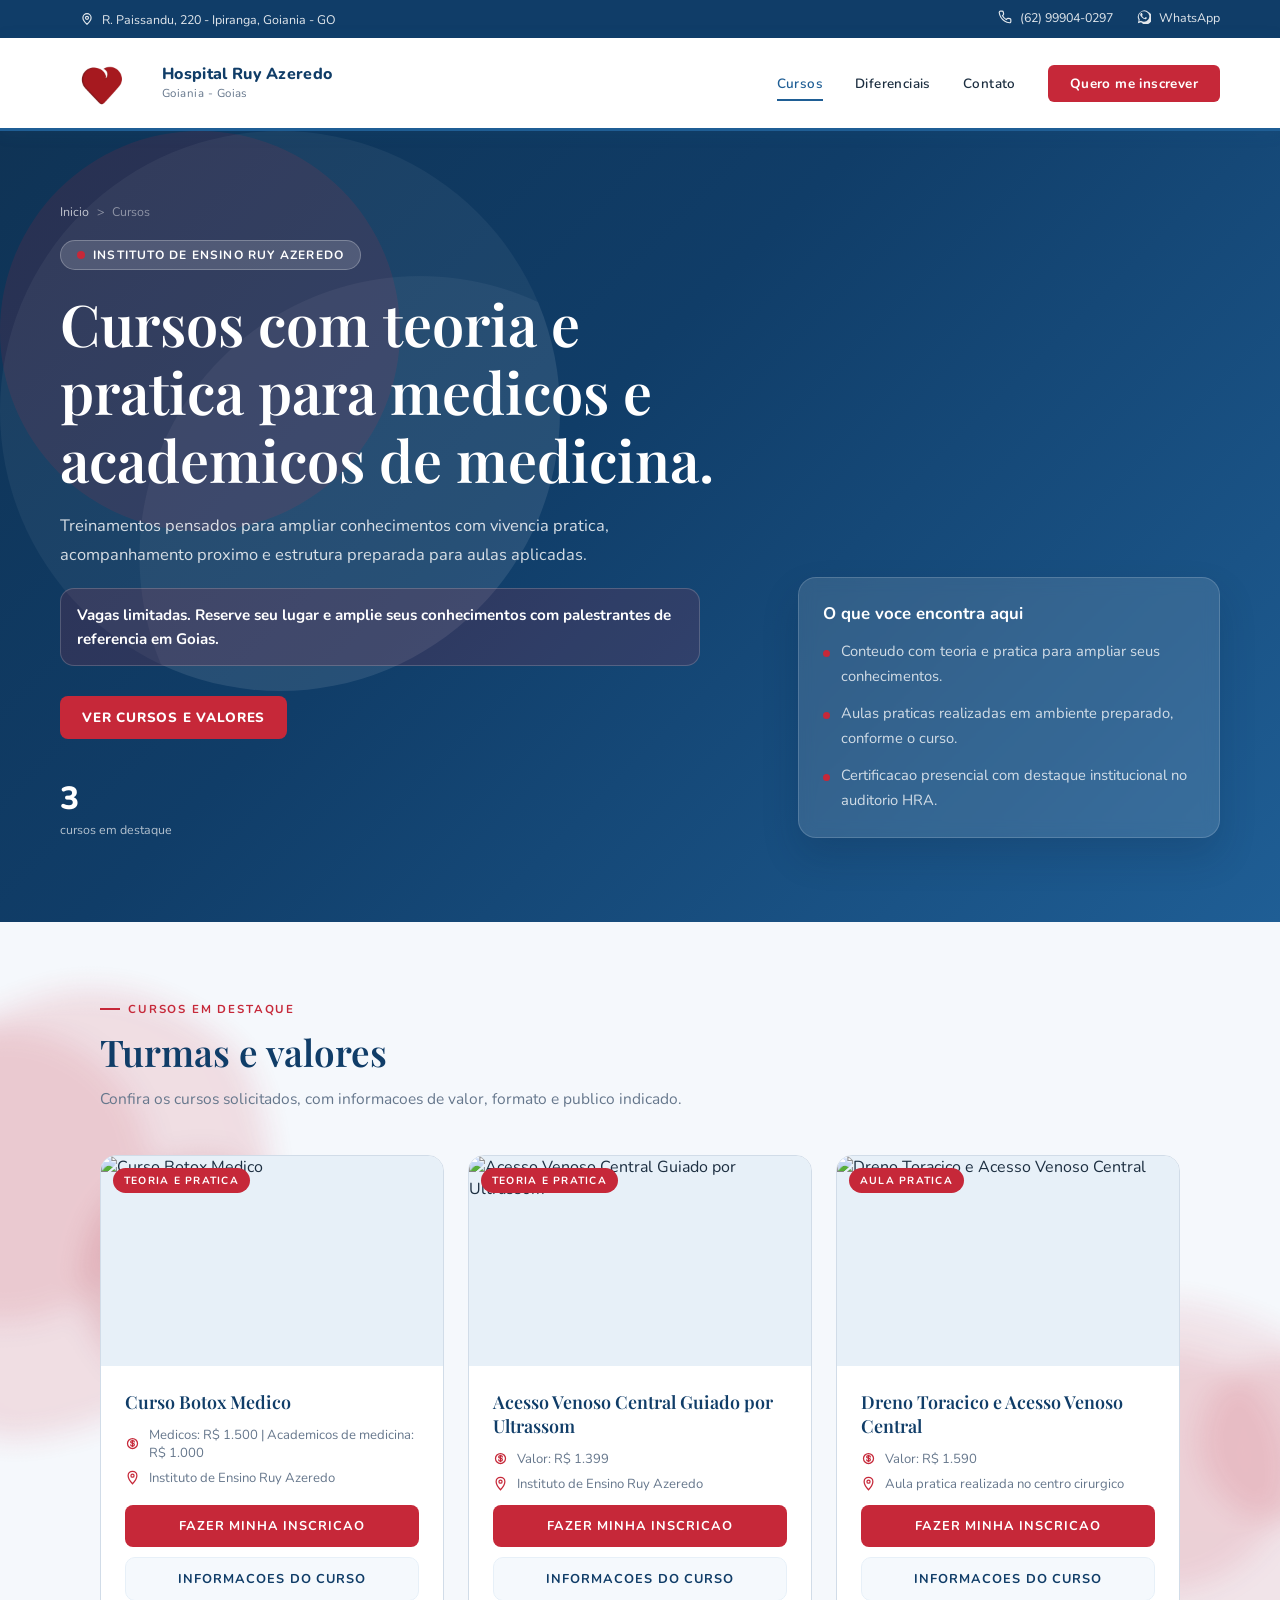
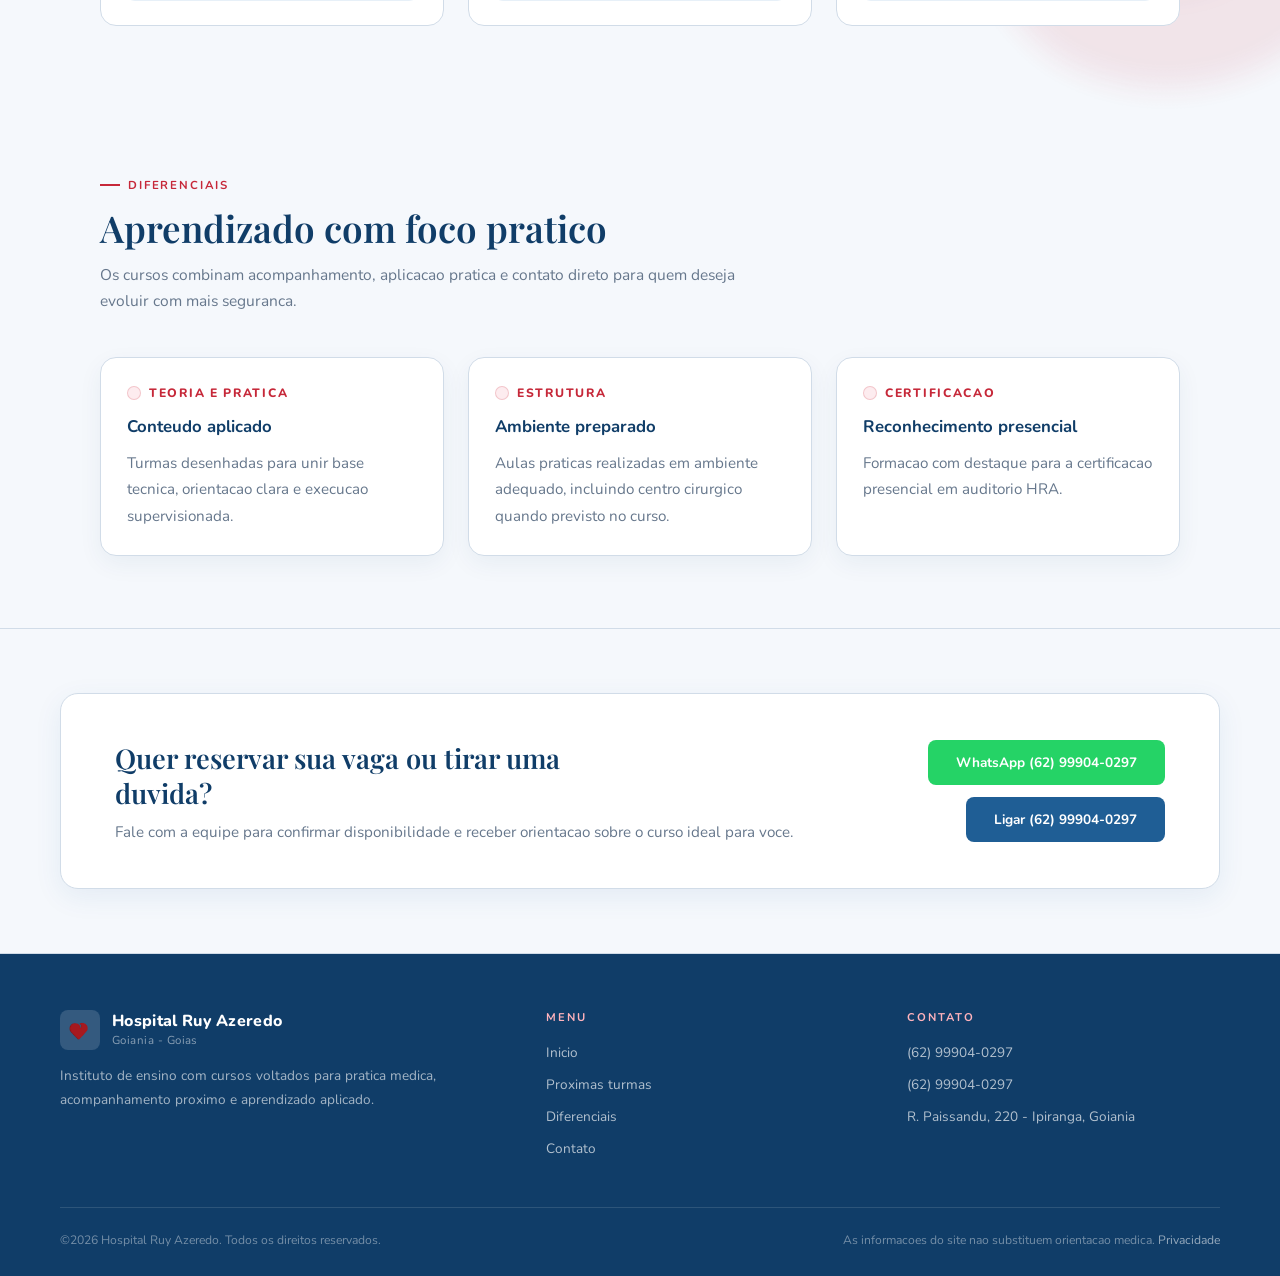
==== commit 2a270477: "Add files via upload" ====
--- a/index.html
+++ b/index.html
@@ -10,16 +10,16 @@
 </head>
 <body id="top">
   <div class="topbar">
-    <span class="topbar-item">
+    <a class="topbar-item" id="topbar-address-link" href="https://www.google.com/maps/search/?api=1&query=R.%20Paissandu%2C%20220%20-%20Ipiranga%2C%20Goiania%20-%20GO" target="_blank" rel="noopener noreferrer">
       <svg viewBox="0 0 24 24" fill="none" stroke="currentColor" stroke-width="2" aria-hidden="true"><path d="M12 21s7-6.2 7-11.2A7 7 0 0 0 5 9.8C5 14.8 12 21 12 21Z"></path><circle cx="12" cy="10" r="2.6"></circle></svg>
       <span id="topbar-address-text">R. Paissandu, 220 - Ipiranga, Goiania - GO</span>
-    </span>
+    </a>
     <div>
       <a class="topbar-item" id="topbar-phone-link" href="tel:+5562999040297">
         <svg viewBox="0 0 24 24" fill="none" stroke="currentColor" stroke-width="2" aria-hidden="true"><path d="M22 16.9v3a2 2 0 0 1-2.2 2 19.8 19.8 0 0 1-8.6-3.1 19.5 19.5 0 0 1-6-6A19.8 19.8 0 0 1 2.1 4.2 2 2 0 0 1 4.1 2h3a2 2 0 0 1 2 1.7l.5 3a2 2 0 0 1-.6 1.8L7.7 9.8a16 16 0 0 0 6.5 6.5l1.3-1.3a2 2 0 0 1 1.8-.6l3 .5A2 2 0 0 1 22 16.9Z"></path></svg>
         <span id="topbar-phone-text">(62) 99904-0297</span>
       </a>
-      <a class="topbar-item" id="topbar-whatsapp-link" href="https://api.whatsapp.com/send?phone=5562999040297">
+      <a class="topbar-item" id="topbar-whatsapp-link" href="https://wa.me/5562999040297" target="_blank" rel="noopener noreferrer">
         <svg viewBox="0 0 24 24" fill="currentColor" aria-hidden="true"><path d="M20 3.9A11 11 0 0 0 2.8 17.1L1.5 22.5l5.5-1.3A11 11 0 1 0 20 3.9Zm-8 16.2a9 9 0 0 1-4.6-1.3l-.3-.2-3.2.8.9-3.1-.2-.3A9 9 0 1 1 12 20.1Zm5-6.7c-.3-.2-1.8-.9-2.1-1s-.5-.2-.7.2-.8 1-1 1.1-.4.2-.7 0a7.4 7.4 0 0 1-2.2-1.3 8.4 8.4 0 0 1-1.6-2c-.2-.3 0-.5.1-.7l.5-.6c.1-.1.2-.3.3-.5a.6.6 0 0 0 0-.6c-.1-.2-.7-1.7-1-2.3-.2-.6-.5-.5-.7-.5h-.6a1.1 1.1 0 0 0-.8.4 3.3 3.3 0 0 0-1 2.4c0 1.4 1 2.7 1.2 2.9.1.2 2 3 4.8 4.1 2.8 1.1 2.8.7 3.3.7.5 0 1.8-.7 2-1.4.3-.7.3-1.3.2-1.4-.1-.2-.3-.2-.6-.4Z"></path></svg>
         <span id="topbar-whatsapp-text">WhatsApp</span>
       </a>
@@ -91,7 +91,7 @@
       <div class="courses-grid" id="courses-grid">
         <article class="card">
           <div class="card-img">
-            <img src="https://encrypted-tbn0.gstatic.com/images?q=tbn:ANd9GcSVaHandJkje5urzw1aC5ku_hCu_QLWN52Hqw&amp;s" alt="Curso Botox Medico">
+            <img src="https://www.toplinemd.com/green-dermatology/wp-content/uploads/sites/213/2022/05/10-Reasons-Why-You-Should-Consider-Botox-Cosmetic-Treatment.jpg" alt="Curso Botox Medico">
             <span class="card-tag">Teoria e pratica</span>
           </div>
           <div class="card-body">
@@ -192,7 +192,7 @@
         <p id="cta-text">Fale com a equipe para confirmar disponibilidade e receber orientacao sobre o curso ideal para voce.</p>
       </div>
       <div class="cta-actions">
-        <a class="btn-whatsapp" id="cta-whatsapp-link" href="https://api.whatsapp.com/send?phone=5562999040297"><span id="cta-whatsapp-text">WhatsApp (62) 99904-0297</span></a>
+        <a class="btn-whatsapp" id="cta-whatsapp-link" href="https://wa.me/5562999040297" target="_blank" rel="noopener noreferrer"><span id="cta-whatsapp-text">WhatsApp (62) 99904-0297</span></a>
         <a class="btn-phone" id="cta-phone-link" href="tel:+5562999040297"><span id="cta-phone-text">Ligar (62) 99904-0297</span></a>
       </div>
     </div>
@@ -225,8 +225,8 @@
         <h4>Contato</h4>
         <ul>
           <li><a id="footer-phone-link" href="tel:+5562999040297"><span id="footer-phone-text">(62) 99904-0297</span></a></li>
-          <li><a id="footer-whatsapp-link" href="https://api.whatsapp.com/send?phone=5562999040297"><span id="footer-whatsapp-text">(62) 99904-0297</span></a></li>
-          <li><a href="#"><span id="footer-address-text">R. Paissandu, 220 - Ipiranga, Goiania</span></a></li>
+          <li><a id="footer-whatsapp-link" href="https://wa.me/5562999040297" target="_blank" rel="noopener noreferrer"><span id="footer-whatsapp-text">(62) 99904-0297</span></a></li>
+          <li><a id="footer-address-link" href="https://www.google.com/maps/search/?api=1&query=R.%20Paissandu%2C%20220%20-%20Ipiranga%2C%20Goiania" target="_blank" rel="noopener noreferrer"><span id="footer-address-text">R. Paissandu, 220 - Ipiranga, Goiania</span></a></li>
         </ul>
       </div>
     </div>
@@ -235,5 +235,6 @@
       <span>As informacoes do site nao substituem orientacao medica. <a href="#">Privacidade</a></span>
     </div>
   </footer>
+  <script src="embed-navigation.js"></script>
 </body>
 </html>
--- a/styles.css
+++ b/styles.css
@@ -171,20 +171,31 @@
 }
 
 .payment-hero::before {
-  width: 520px;
-  height: 520px;
-  top: -120px;
-  right: -120px;
-  background: rgba(241, 194, 125, 0.12);
+  content: '';
+  position: absolute;
+  inset: 0;
+  width: auto;
+  height: auto;
+  border-radius: 0;
+  pointer-events: none;
+  background-image: radial-gradient(circle at 900px 115px, rgba(241, 194, 125, 0.12) 0 210px, transparent 211px);
+  background-repeat: repeat-x;
+  background-size: 1060px 100%;
+  animation: paymentOrbDriftTop 92s linear infinite;
 }
 
 .payment-hero::after {
-  left: auto;
-  right: 18%;
-  bottom: -160px;
-  width: 640px;
-  height: 640px;
-  background: rgba(255, 255, 255, 0.04);
+  content: '';
+  position: absolute;
+  inset: 0;
+  width: auto;
+  height: auto;
+  border-radius: 0;
+  pointer-events: none;
+  background-image: radial-gradient(circle at 520px 76%, rgba(255, 255, 255, 0.04) 0 290px, transparent 291px);
+  background-repeat: repeat-x;
+  background-size: 1180px 100%;
+  animation: paymentOrbDriftBottom 118s linear infinite;
 }
 
 .hero::before {
@@ -209,6 +220,73 @@
   background: rgba(255, 255, 255, 0.05);
 }
 
+@keyframes heroOrbDriftTop {
+  from {
+    background-position-x: 0;
+  }
+  to {
+    background-position-x: 980px;
+  }
+}
+
+@keyframes heroOrbDriftBottom {
+  from {
+    background-position-x: 0;
+  }
+  to {
+    background-position-x: 1120px;
+  }
+}
+
+@keyframes paymentOrbDriftTop {
+  from {
+    background-position-x: 0;
+  }
+  to {
+    background-position-x: 1060px;
+  }
+}
+
+@keyframes paymentOrbDriftBottom {
+  from {
+    background-position-x: 0;
+  }
+  to {
+    background-position-x: 1180px;
+  }
+}
+
+.hero:not(.payment-hero)::before,
+.hero:not(.payment-hero)::after {
+  content: '';
+  position: absolute;
+  inset: 0;
+  pointer-events: none;
+}
+
+.hero:not(.payment-hero)::before {
+  background-image: radial-gradient(circle at 820px 110px, rgba(198, 40, 57, 0.12) 0 205px, transparent 206px);
+  background-repeat: repeat-x;
+  background-size: 980px 100%;
+  animation: heroOrbDriftTop 82s linear infinite;
+}
+
+.hero:not(.payment-hero)::after {
+  background-image: radial-gradient(circle at 420px 76%, rgba(255, 255, 255, 0.05) 0 280px, transparent 281px);
+  background-repeat: repeat-x;
+  background-size: 1120px 100%;
+  animation: heroOrbDriftBottom 104s linear infinite;
+}
+
+@media (prefers-reduced-motion: reduce) {
+  .payment-hero::before,
+  .payment-hero::after,
+  .hero:not(.payment-hero)::before,
+  .hero:not(.payment-hero)::after {
+    animation: none;
+  }
+}
+
 .hero-inner {
   max-width: 1200px;
   margin: 0 auto;
@@ -431,6 +509,54 @@
   max-width: 1200px;
   margin: 0 auto;
   padding: 72px 60px;
+}
+
+#turmas {
+  position: relative;
+  isolation: isolate;
+  overflow: visible;
+}
+
+#turmas::before,
+#turmas::after {
+  content: '';
+  position: absolute;
+  z-index: -1;
+  pointer-events: none;
+  filter: blur(14px);
+  opacity: 0.8;
+}
+
+#turmas::before {
+  top: 70px;
+  left: -180px;
+  width: 460px;
+  height: 460px;
+  border-radius: 54% 46% 58% 42% / 45% 58% 42% 55%;
+  background:
+    radial-gradient(circle at 35% 35%, rgba(198, 40, 57, 0.28) 0 34%, rgba(198, 40, 57, 0.16) 35% 62%, transparent 63%),
+    radial-gradient(circle at 70% 68%, rgba(159, 31, 45, 0.2) 0 26%, transparent 27%);
+  transform: rotate(-16deg);
+}
+
+#turmas::after {
+  right: -150px;
+  bottom: -10px;
+  width: 400px;
+  height: 400px;
+  border-radius: 42% 58% 44% 56% / 58% 42% 60% 40%;
+  background:
+    radial-gradient(circle at 42% 42%, rgba(198, 40, 57, 0.24) 0 36%, rgba(198, 40, 57, 0.12) 37% 66%, transparent 67%),
+    radial-gradient(circle at 68% 28%, rgba(198, 40, 57, 0.16) 0 20%, transparent 21%);
+  transform: rotate(14deg);
+}
+
+#turmas .section-label,
+#turmas .section-title,
+#turmas .section-sub,
+#turmas .courses-grid {
+  position: relative;
+  z-index: 1;
 }
 
 .section-label {
